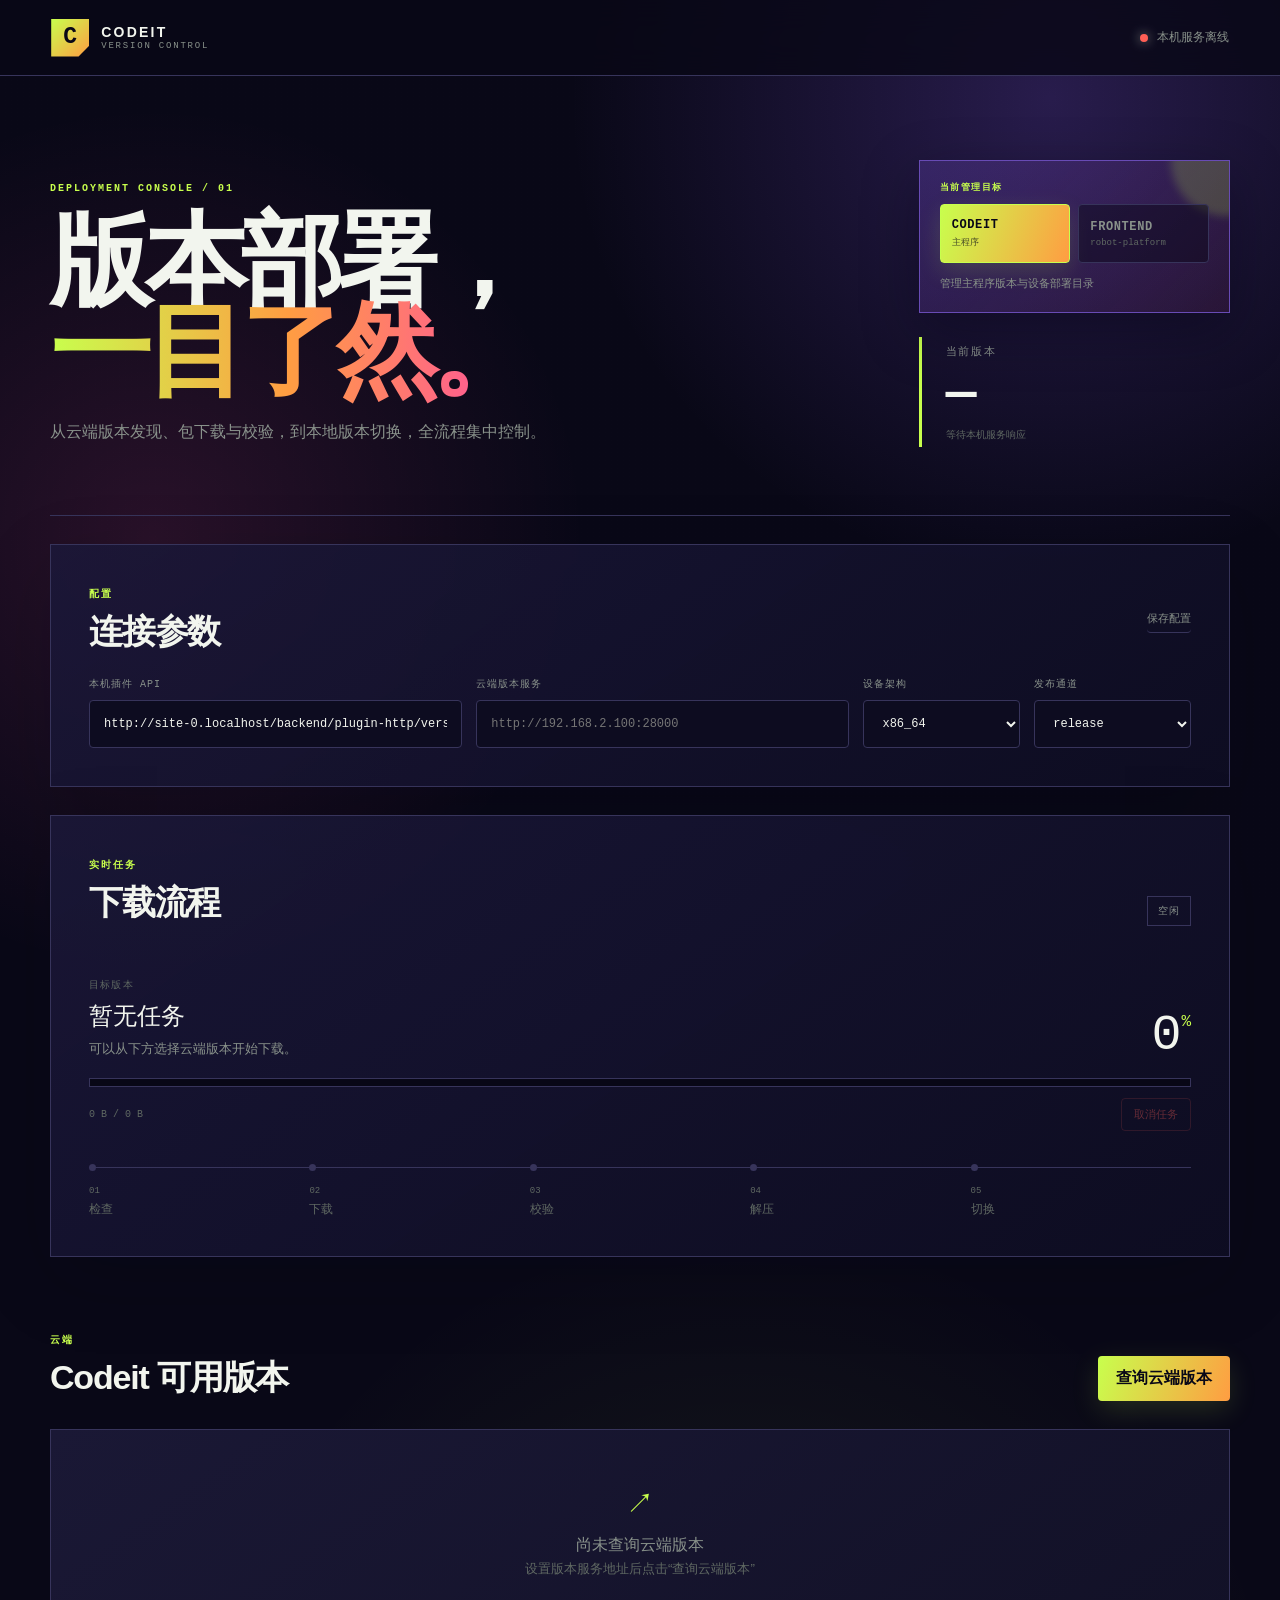
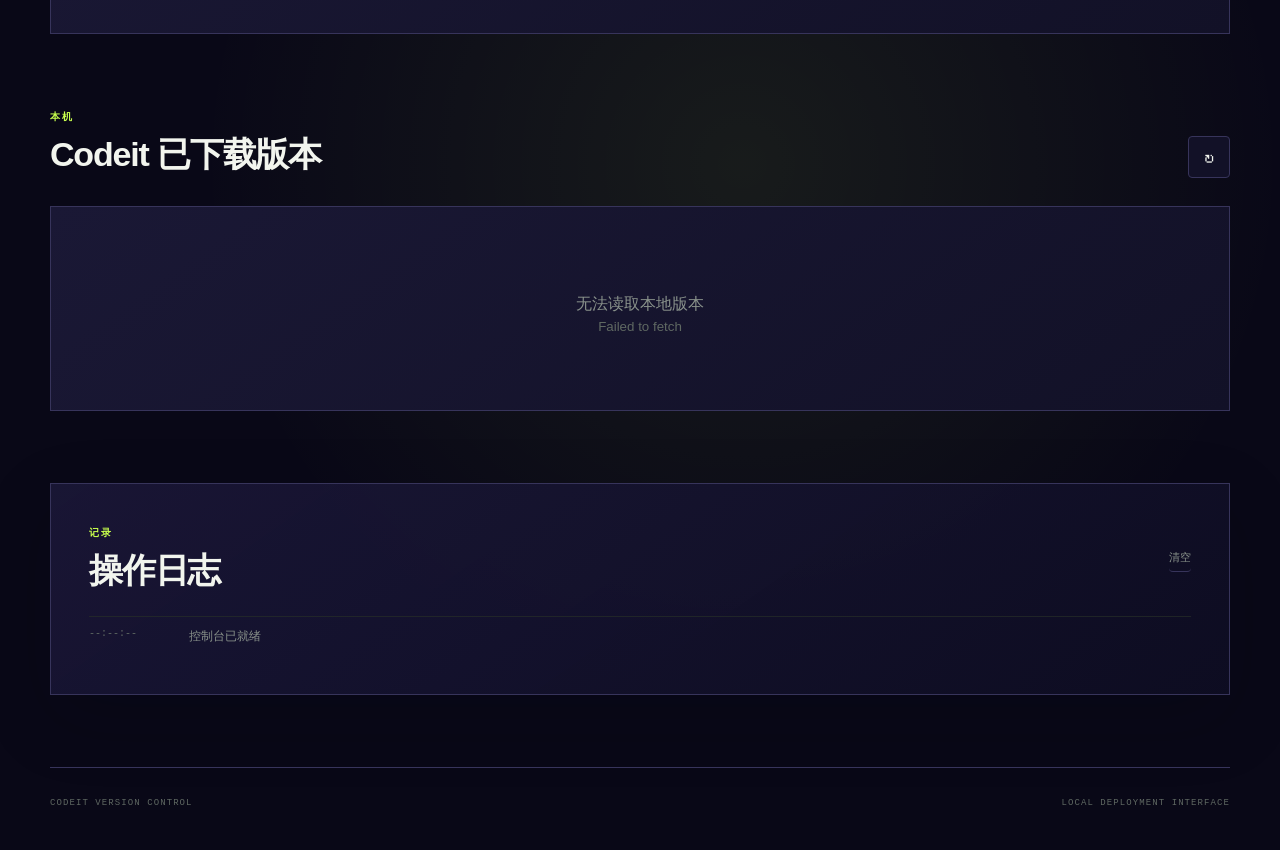
==== web/index.html @ 13cd3b1c "first commit" ====
<!doctype html>
<html lang="zh-CN">
  <head>
    <meta charset="UTF-8" />
    <meta name="viewport" content="width=device-width, initial-scale=1.0" />
    <meta name="description" content="Codeit 本地版本下载与切换控制台" />
    <title>Codeit · 版本控制台</title>
    <link rel="stylesheet" href="./styles.css" />
  </head>
  <body>
    <div class="noise" aria-hidden="true"></div>
    <header class="topbar">
      <a class="brand" href="#" aria-label="Codeit 版本控制台首页">
        <span class="brand-mark">C</span>
        <span>
          <strong>CODEIT</strong>
          <small>VERSION CONTROL</small>
        </span>
      </a>
      <div class="connection" id="connectionState" data-state="checking">
        <span class="connection-dot"></span>
        <span id="connectionText">正在连接本机服务</span>
      </div>
    </header>

    <main>
      <section class="hero">
        <div>
          <p class="eyebrow">DEPLOYMENT CONSOLE / 01</p>
          <h1>版本部署，<br /><em>一目了然。</em></h1>
          <p class="hero-copy">从云端版本发现、包下载与校验，到本地版本切换，全流程集中控制。</p>
        </div>
        <div class="hero-side">
          <div class="package-switcher">
            <span>当前管理目标</span>
            <input id="packageType" type="hidden" value="codeit-deploy" />
            <div class="package-options" role="group" aria-label="选择软件包类型">
              <button type="button" data-package-type="codeit-deploy" aria-pressed="true">
                <strong>CODEIT</strong><small>主程序</small>
              </button>
              <button type="button" data-package-type="frontend" aria-pressed="false">
                <strong>FRONTEND</strong><small>robot-platform</small>
              </button>
            </div>
            <small id="packageHint">管理主程序版本与设备部署目录</small>
          </div>
          <div class="hero-version" aria-label="当前运行版本">
            <span>当前版本</span>
            <strong id="heroActiveVersion">—</strong>
            <small id="deployRoot">等待本机服务响应</small>
          </div>
        </div>
      </section>

      <section class="settings panel" aria-labelledby="settingsTitle">
        <div class="section-heading compact">
          <div>
            <span class="section-index">配置</span>
            <h2 id="settingsTitle">连接参数</h2>
          </div>
          <button class="text-button" type="button" id="saveSettingsButton">保存配置</button>
        </div>
        <div class="settings-grid">
          <label class="field field-wide">
            <span>本机插件 API</span>
            <input id="apiBase" type="url" spellcheck="false" />
          </label>
          <label class="field field-wide">
            <span>云端版本服务</span>
            <input id="serverUrl" type="url" placeholder="http://192.168.2.100:28000" spellcheck="false" />
          </label>
          <label class="field">
            <span>设备架构</span>
            <select id="arch">
              <option value="x86_64">x86_64</option>
              <option value="aarch64">aarch64</option>
              <option value="nvidia-orin">nvidia-orin</option>
            </select>
          </label>
          <label class="field">
            <span>发布通道</span>
            <select id="channel">
              <option value="release">release</option>
              <option value="test">test</option>
            </select>
          </label>
        </div>
      </section>

      <section class="task-panel panel" aria-labelledby="taskTitle">
        <div class="section-heading">
          <div>
            <span class="section-index">实时任务</span>
            <h2 id="taskTitle">下载流程</h2>
          </div>
          <span class="state-pill" id="taskState" data-state="idle">空闲</span>
        </div>

        <div class="task-summary">
          <div>
            <span class="summary-label">目标版本</span>
            <strong id="targetVersion">暂无任务</strong>
            <p id="taskMessage">可以从下方选择云端版本开始下载。</p>
          </div>
          <div class="progress-number"><strong id="progressValue">0</strong><span>%</span></div>
        </div>

        <div class="progress-track" role="progressbar" aria-valuemin="0" aria-valuemax="100" aria-valuenow="0" id="progressTrack">
          <span id="progressBar"></span>
        </div>
        <div class="progress-meta">
          <span id="downloadBytes">0 B / 0 B</span>
          <button class="danger-button" type="button" id="cancelButton" disabled>取消任务</button>
        </div>

        <ol class="phase-list" id="phaseList">
          <li data-phase="checking"><span>01</span><strong>检查</strong></li>
          <li data-phase="downloading"><span>02</span><strong>下载</strong></li>
          <li data-phase="verifying"><span>03</span><strong>校验</strong></li>
          <li data-phase="extracting"><span>04</span><strong>解压</strong></li>
          <li data-phase="activating"><span>05</span><strong>切换</strong></li>
        </ol>
      </section>

      <section class="versions-section" aria-labelledby="remoteTitle">
        <div class="section-heading outside">
          <div>
            <span class="section-index">云端</span>
            <h2 id="remoteTitle">可用版本</h2>
          </div>
          <button class="primary-button" type="button" id="refreshRemoteButton">查询云端版本</button>
        </div>
        <div class="version-grid" id="remoteVersions">
          <div class="empty-card">
            <span>↗</span>
            <p>尚未查询云端版本</p>
            <small>设置版本服务地址后点击“查询云端版本”</small>
          </div>
        </div>
      </section>

      <section class="versions-section" aria-labelledby="localTitle">
        <div class="section-heading outside">
          <div>
            <span class="section-index">本机</span>
            <h2 id="localTitle">已下载版本</h2>
          </div>
          <button class="icon-button" type="button" id="refreshLocalButton" aria-label="刷新本地版本">↻</button>
        </div>
        <div class="version-grid" id="localVersions">
          <div class="empty-card"><p>正在读取本地版本…</p></div>
        </div>
      </section>

      <section class="activity panel" aria-labelledby="activityTitle">
        <div class="section-heading compact">
          <div>
            <span class="section-index">记录</span>
            <h2 id="activityTitle">操作日志</h2>
          </div>
          <button class="text-button" type="button" id="clearLogButton">清空</button>
        </div>
        <ol id="activityLog" class="activity-log">
          <li><time>--:--:--</time><span>控制台已就绪</span></li>
        </ol>
      </section>
    </main>

    <footer>
      <span>CODEIT VERSION CONTROL</span>
      <span>LOCAL DEPLOYMENT INTERFACE</span>
    </footer>

    <div class="toast-region" id="toastRegion" aria-live="polite"></div>
    <script src="./app.js" defer></script>
  </body>
</html>
---- web/styles.css ----
:root {
  color-scheme: dark;
  --ink: #f2f5ee;
  --muted: #89928b;
  --dim: #5f6862;
  --paper: #090817;
  --panel: #121127;
  --panel-high: #1a1835;
  --line: #37345b;
  --acid: #c8ff4d;
  --acid-soft: rgba(200, 255, 77, 0.14);
  --violet: #8b5cf6;
  --pink: #ff4fa3;
  --orange: #ff9d42;
  --red: #ff5f56;
  --blue: #55b7ff;
  --radius: 4px;
  --mono: "SFMono-Regular", "Cascadia Code", "Roboto Mono", Consolas, monospace;
  --sans: Inter, "Segoe UI", "PingFang SC", "Microsoft YaHei", sans-serif;
}

* { box-sizing: border-box; }

html { scroll-behavior: smooth; }

body {
  margin: 0;
  min-width: 320px;
  min-height: 100vh;
  color: var(--ink);
  background:
    radial-gradient(circle at 82% 4%, rgba(139, 92, 246, 0.24), transparent 30rem),
    radial-gradient(circle at 12% 22%, rgba(255, 79, 163, 0.13), transparent 27rem),
    radial-gradient(circle at 58% 72%, rgba(200, 255, 77, 0.08), transparent 34rem),
    var(--paper);
  font-family: var(--sans);
  -webkit-font-smoothing: antialiased;
}

body[data-package-type="frontend"] {
  --acid: #35e7ff;
  --acid-soft: rgba(53, 231, 255, 0.15);
  --violet: #ff4fa3;
}

button, input, select { font: inherit; }
button { color: inherit; }

.noise {
  position: fixed;
  inset: 0;
  z-index: -1;
  pointer-events: none;
  opacity: 0.025;
  background-image:
    repeating-linear-gradient(0deg, transparent 0 3px, rgba(255,255,255,.25) 3px 4px),
    repeating-linear-gradient(90deg, transparent 0 5px, rgba(255,255,255,.18) 5px 6px);
}

.topbar {
  height: 76px;
  padding: 0 clamp(20px, 4vw, 64px);
  border-bottom: 1px solid var(--line);
  display: flex;
  align-items: center;
  justify-content: space-between;
  background: rgba(9, 8, 23, 0.82);
  backdrop-filter: blur(16px);
  position: sticky;
  top: 0;
  z-index: 20;
}

.brand { display: flex; align-items: center; gap: 12px; color: inherit; text-decoration: none; }
.brand-mark {
  width: 38px; height: 38px; display: grid; place-items: center;
  background: linear-gradient(135deg, var(--acid), var(--orange)); color: #090817; font: 900 23px/1 var(--mono);
  clip-path: polygon(0 0, 100% 0, 100% 72%, 72% 100%, 0 100%);
}
.brand strong { display: block; font-size: 14px; letter-spacing: 0.16em; }
.brand small { display: block; margin-top: 2px; color: var(--muted); font: 9px/1 var(--mono); letter-spacing: 0.2em; }

.connection { display: flex; align-items: center; gap: 9px; color: var(--muted); font: 12px var(--mono); }
.connection-dot { width: 8px; height: 8px; border-radius: 50%; background: var(--orange); box-shadow: 0 0 12px currentColor; }
.connection[data-state="online"] .connection-dot { background: var(--acid); }
.connection[data-state="offline"] .connection-dot { background: var(--red); }

main { width: min(1180px, calc(100% - 40px)); margin: 0 auto; }

.hero {
  min-height: 430px;
  padding: 84px 0 68px;
  display: grid;
  grid-template-columns: 1.45fr 0.55fr;
  gap: 48px;
  align-items: end;
  border-bottom: 1px solid var(--line);
}

.eyebrow, .section-index { color: var(--acid); font: 700 10px/1 var(--mono); letter-spacing: 0.2em; text-transform: uppercase; }
.hero h1 { margin: 22px 0; max-width: 760px; font-size: clamp(52px, 8vw, 104px); line-height: 0.88; letter-spacing: -0.065em; }
.hero h1 em {
  color: transparent;
  background: linear-gradient(90deg, var(--acid), var(--orange), var(--pink));
  background-clip: text;
  -webkit-background-clip: text;
  font-style: normal;
}
.hero-copy { max-width: 560px; margin: 0; color: var(--muted); font-size: 16px; line-height: 1.8; }

.hero-side { display: grid; gap: 24px; }
.package-switcher {
  position: relative; overflow: hidden; display: block; padding: 20px;
  border: 1px solid color-mix(in srgb, var(--violet) 58%, var(--line));
  background: linear-gradient(135deg, rgba(139, 92, 246, 0.22), rgba(255, 79, 163, 0.08));
  box-shadow: 0 18px 55px rgba(3, 2, 17, 0.35);
}
.package-switcher::after {
  content: ""; position: absolute; width: 110px; height: 110px; right: -52px; top: -55px;
  border-radius: 50%; background: var(--acid); opacity: 0.18; filter: blur(4px); pointer-events: none;
}
.package-switcher > span { display: block; margin-bottom: 10px; color: var(--acid); font: 700 9px var(--mono); letter-spacing: .17em; }
.package-options { position: relative; z-index: 1; display: grid; grid-template-columns: 1fr 1fr; gap: 8px; }
.package-options button {
  min-width: 0; padding: 13px 11px; border: 1px solid var(--line); text-align: left;
  color: var(--muted); background: rgba(9, 8, 23, .48);
}
.package-options button strong { display: block; font: 750 12px var(--mono); letter-spacing: .05em; }
.package-options button small { display: block; margin-top: 4px; color: var(--dim); font: 9px var(--mono); }
.package-options button.active { color: #090817; border-color: var(--acid); background: linear-gradient(110deg, var(--acid), var(--orange)); box-shadow: 0 8px 24px var(--acid-soft); }
.package-options button.active small { color: rgba(9, 8, 23, .7); }
.package-switcher > small { display: block; margin-top: 12px; color: var(--muted); font-size: 11px; line-height: 1.5; }
.hero-version { border-left: 3px solid var(--acid); padding: 4px 0 4px 24px; }
.hero-version span { color: var(--muted); font: 11px var(--mono); letter-spacing: 0.15em; }
.hero-version strong { display: block; margin: 10px 0 8px; font: 600 clamp(32px, 4vw, 52px)/1 var(--mono); }
.hero-version small { display: block; color: var(--dim); font: 10px/1.5 var(--mono); overflow-wrap: anywhere; }

.panel { margin-top: 28px; border: 1px solid var(--line); background: linear-gradient(145deg, rgba(27, 24, 57, 0.88), rgba(14, 13, 34, 0.95)); box-shadow: 0 24px 70px rgba(3, 2, 17, 0.18); }
.settings, .task-panel, .activity { padding: clamp(22px, 4vw, 38px); }
.section-heading { display: flex; align-items: end; justify-content: space-between; gap: 20px; margin-bottom: 28px; }
.section-heading.compact { align-items: center; margin-bottom: 22px; }
.section-heading.outside { margin-top: 72px; }
.section-heading h2 { margin: 8px 0 0; font-size: clamp(24px, 3vw, 34px); letter-spacing: -0.035em; }

.settings-grid { display: grid; grid-template-columns: 1fr 1fr 0.42fr 0.42fr; gap: 14px; }
.field { min-width: 0; }
.field span { display: block; margin: 0 0 9px; color: var(--muted); font: 10px var(--mono); letter-spacing: 0.1em; }
.field input, .field select {
  width: 100%; height: 48px; padding: 0 14px; border: 1px solid var(--line); border-radius: var(--radius);
  outline: none; color: var(--ink); background: #0d0c20; font: 12px var(--mono); transition: border-color 160ms, box-shadow 160ms;
}
.field input:focus, .field select:focus { border-color: var(--acid); box-shadow: 0 0 0 3px var(--acid-soft); }

button { border-radius: var(--radius); cursor: pointer; transition: transform 140ms, background 140ms, border-color 140ms, opacity 140ms; }
button:hover:not(:disabled) { transform: translateY(-1px); }
button:disabled { cursor: not-allowed; opacity: 0.35; }
.primary-button { padding: 12px 18px; border: 0; background: linear-gradient(110deg, var(--acid), var(--orange)); color: #090817; font-weight: 800; box-shadow: 0 9px 28px var(--acid-soft); }
.text-button { padding: 6px 0; border: 0; border-bottom: 1px solid var(--line); background: transparent; color: var(--muted); font: 11px var(--mono); }
.text-button:hover { color: var(--acid); border-color: var(--acid); }
.icon-button { width: 42px; height: 42px; border: 1px solid var(--line); background: var(--panel); font-size: 21px; }
.danger-button { padding: 8px 12px; border: 1px solid rgba(255, 95, 86, 0.4); color: var(--red); background: transparent; font: 11px var(--mono); }

.state-pill { padding: 7px 10px; border: 1px solid var(--line); color: var(--muted); font: 10px var(--mono); letter-spacing: 0.08em; }
.state-pill[data-state="downloading"], .state-pill[data-state="checking"], .state-pill[data-state="verifying"],
.state-pill[data-state="extracting"], .state-pill[data-state="activating"], .state-pill[data-state="queued"] { color: var(--acid); border-color: rgba(199, 255, 61, 0.45); background: var(--acid-soft); }
.state-pill[data-state="failed"] { color: var(--red); border-color: rgba(255, 95, 86, 0.4); }
.state-pill[data-state="completed"] { color: var(--blue); border-color: rgba(85, 183, 255, 0.4); }

.task-summary { display: flex; align-items: end; justify-content: space-between; gap: 24px; margin: 48px 0 20px; }
.summary-label { color: var(--dim); font: 10px var(--mono); letter-spacing: 0.12em; }
.task-summary strong { display: block; margin-top: 8px; font: 500 24px var(--mono); }
.task-summary p { margin: 8px 0 0; color: var(--muted); font-size: 13px; }
.progress-number { display: flex; align-items: start; }
.progress-number strong { margin: 0; font: 500 50px/0.9 var(--mono); }
.progress-number span { color: var(--acid); font: 16px var(--mono); }
.progress-track { height: 9px; overflow: hidden; background: #080716; border: 1px solid var(--line); }
.progress-track > span { display: block; width: 0%; height: 100%; background: linear-gradient(90deg, var(--violet), var(--pink), var(--acid)); box-shadow: 0 0 18px var(--acid-soft); transition: width 400ms ease; }
.progress-meta { min-height: 36px; display: flex; align-items: center; justify-content: space-between; margin-top: 10px; color: var(--dim); font: 10px var(--mono); }

.phase-list { margin: 34px 0 0; padding: 0; list-style: none; display: grid; grid-template-columns: repeat(5, 1fr); border-top: 1px solid var(--line); }
.phase-list li { position: relative; padding: 18px 0 0; color: var(--dim); }
.phase-list li::before { content: ""; position: absolute; top: -4px; left: 0; width: 7px; height: 7px; border-radius: 50%; background: var(--line); }
.phase-list span { display: block; font: 9px var(--mono); }
.phase-list strong { display: block; margin-top: 5px; font-size: 12px; font-weight: 550; }
.phase-list li.done, .phase-list li.active { color: var(--ink); }
.phase-list li.done::before { background: var(--acid); }
.phase-list li.active::before { background: var(--acid); box-shadow: 0 0 0 5px var(--acid-soft), 0 0 12px var(--acid); }

.version-grid { display: grid; grid-template-columns: repeat(2, minmax(0, 1fr)); gap: 18px; }
.version-card, .empty-card { min-height: 205px; padding: 25px; border: 1px solid var(--line); background: linear-gradient(145deg, var(--panel-high), var(--panel)); }
.version-card { display: flex; flex-direction: column; justify-content: space-between; transition: border-color 160ms, transform 160ms; }
.version-card:hover { border-color: var(--violet); transform: translateY(-3px); box-shadow: 0 18px 45px rgba(3, 2, 17, .32); }
.version-card.is-active { border-color: var(--acid); background: linear-gradient(135deg, var(--acid-soft), var(--panel) 52%); }
.version-card-head { display: flex; align-items: start; justify-content: space-between; gap: 16px; }
.version-card .tag { color: var(--muted); font: 9px var(--mono); letter-spacing: 0.1em; }
.version-card .tag.active { color: var(--acid); }
.version-card h3 { margin: 12px 0 0; font: 500 clamp(27px, 4vw, 38px)/1 var(--mono); letter-spacing: -0.055em; }
.version-card-meta { display: flex; gap: 22px; margin-top: 18px; color: var(--muted); font: 10px var(--mono); }
.version-actions { display: flex; align-items: center; justify-content: space-between; gap: 12px; margin-top: 28px; }
.version-actions label { display: flex; align-items: center; gap: 8px; color: var(--muted); font-size: 11px; cursor: pointer; }
.version-actions input { accent-color: var(--acid); }
.card-button { padding: 10px 14px; border: 1px solid var(--line); background: transparent; font: 11px var(--mono); }
.card-button:hover:not(:disabled) { color: var(--acid); border-color: var(--acid); }
.empty-card { grid-column: 1 / -1; display: grid; place-items: center; align-content: center; text-align: center; color: var(--muted); }
.empty-card > span { color: var(--acid); font-size: 28px; }
.empty-card p { margin: 12px 0 4px; }
.empty-card small { color: var(--dim); }

.activity { margin-top: 72px; }
.activity-log { max-height: 240px; margin: 0; padding: 0; overflow: auto; list-style: none; }
.activity-log li { display: grid; grid-template-columns: 84px 1fr; gap: 16px; padding: 11px 0; border-top: 1px solid rgba(40, 48, 41, 0.65); color: var(--muted); font-size: 12px; }
.activity-log time { color: var(--dim); font: 10px var(--mono); }

footer { width: min(1180px, calc(100% - 40px)); margin: 72px auto 0; padding: 30px 0 42px; border-top: 1px solid var(--line); display: flex; justify-content: space-between; color: var(--dim); font: 9px var(--mono); letter-spacing: 0.12em; }

.toast-region { position: fixed; right: 24px; bottom: 24px; z-index: 40; display: grid; gap: 10px; width: min(360px, calc(100% - 48px)); }
.toast { padding: 14px 16px; border: 1px solid var(--line); border-left: 3px solid var(--acid); background: #1a1835; box-shadow: 0 18px 50px rgba(0,0,0,.36); font-size: 12px; animation: toast-in 200ms ease both; }
.toast.error { border-left-color: var(--red); }
@keyframes toast-in { from { opacity: 0; transform: translateY(8px); } }

@media (max-width: 900px) {
  .hero { grid-template-columns: 1fr; min-height: auto; padding-top: 64px; }
  .settings-grid { grid-template-columns: 1fr 1fr; }
  .field-wide { grid-column: span 2; }
}

@media (max-width: 680px) {
  .topbar { height: 66px; padding-inline: 18px; }
  .connection span:last-child { display: none; }
  main { width: min(100% - 28px, 1180px); }
  .hero { padding: 52px 0; }
  .hero h1 { font-size: clamp(48px, 16vw, 76px); }
  .settings-grid, .version-grid { grid-template-columns: 1fr; }
  .field-wide { grid-column: auto; }
  .task-summary { align-items: start; }
  .task-summary p { max-width: 230px; }
  .phase-list strong { font-size: 10px; }
  .section-heading.outside { margin-top: 54px; }
  footer { width: calc(100% - 28px); flex-direction: column; gap: 8px; }
}

@media (prefers-reduced-motion: reduce) {
  *, *::before, *::after { scroll-behavior: auto !important; transition: none !important; animation: none !important; }
}
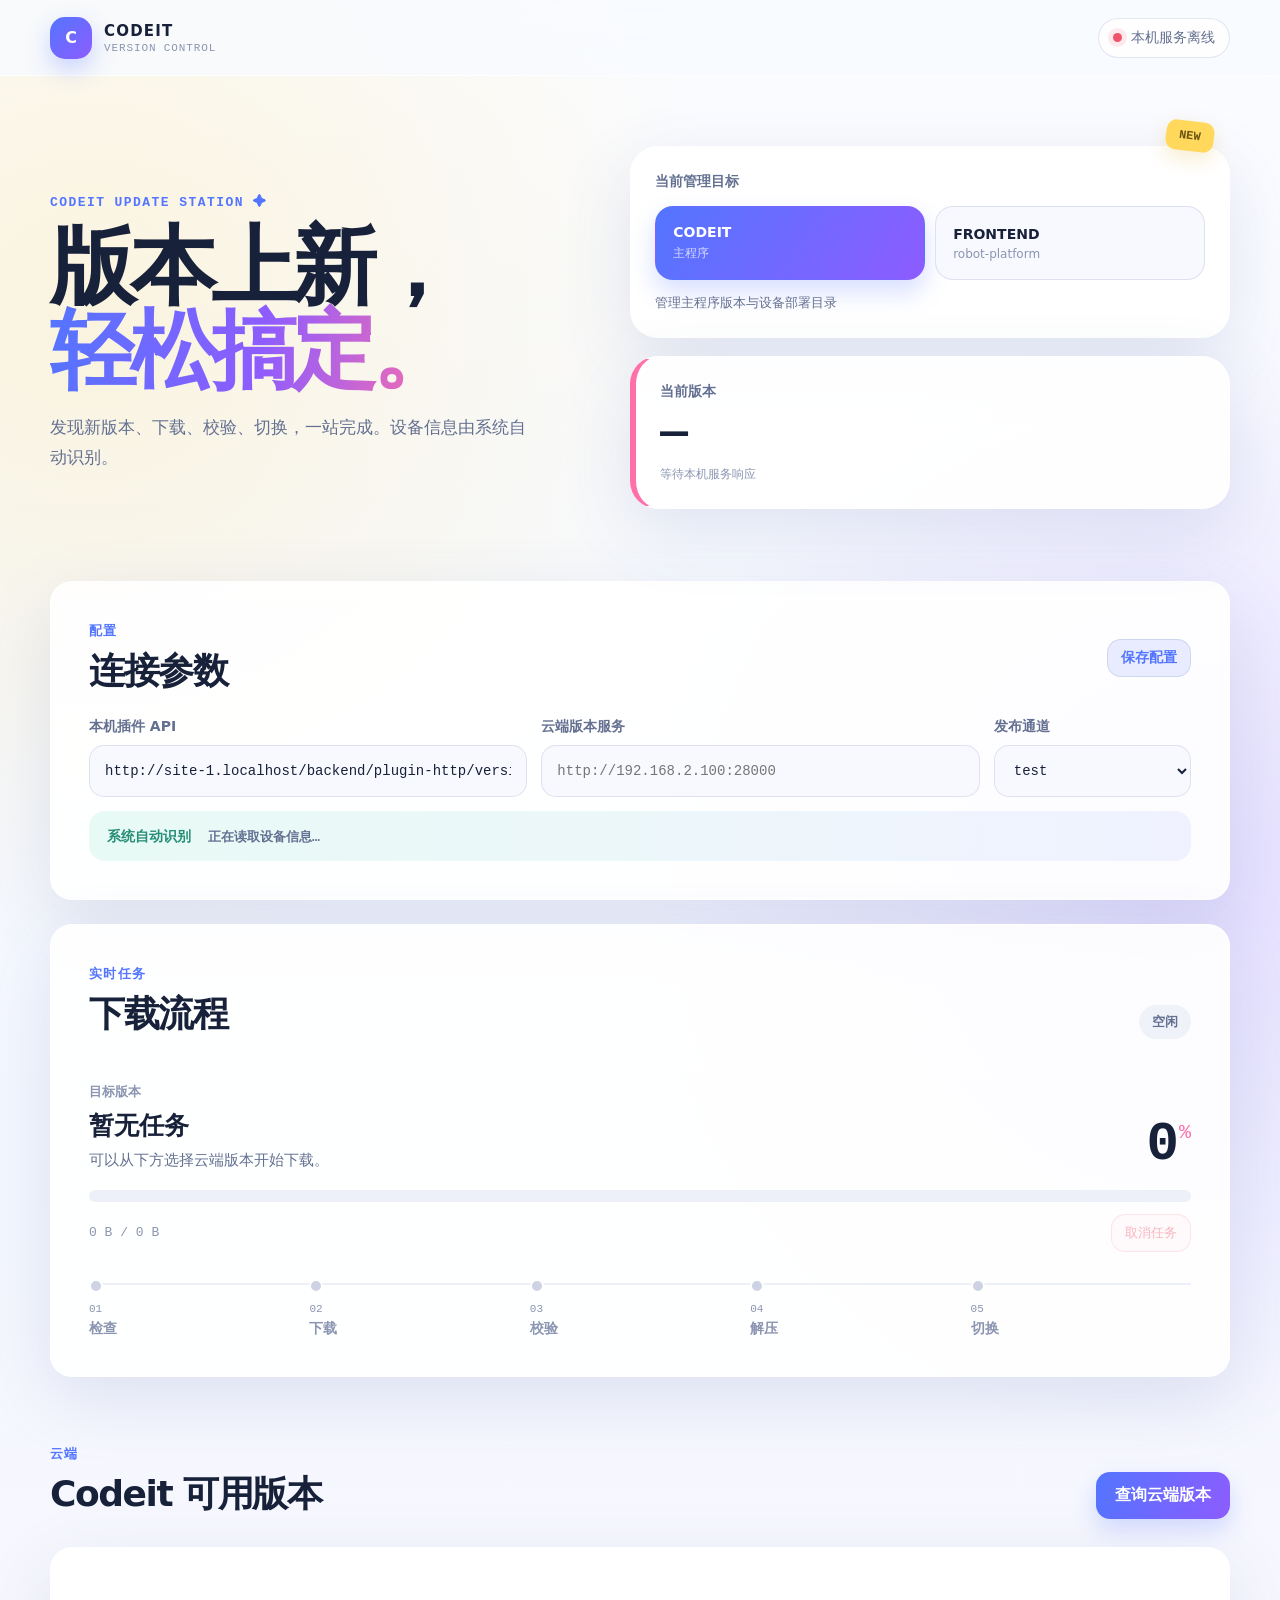
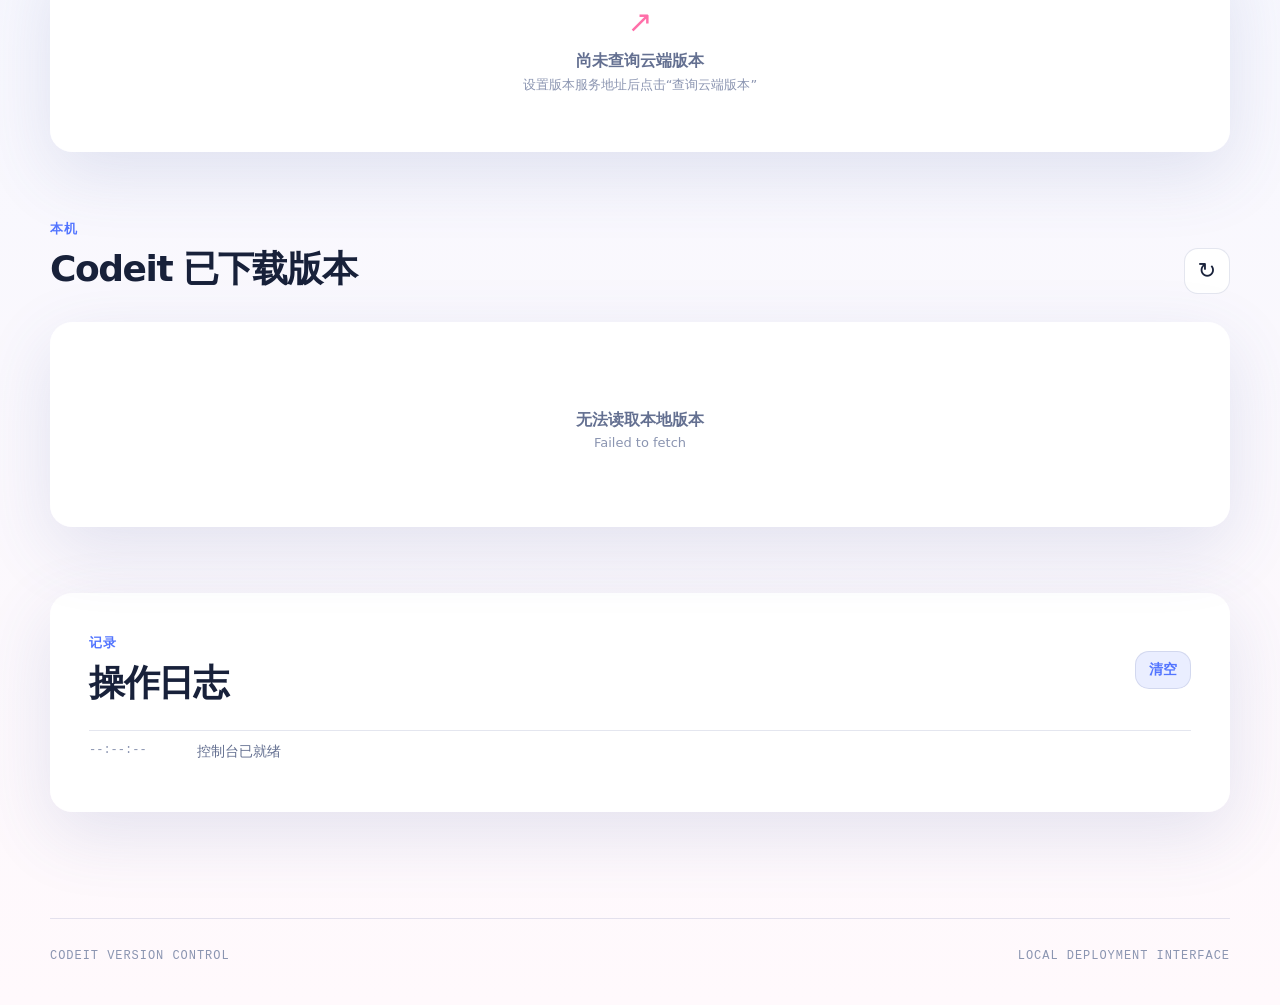
==== commit 996df1e6: "feat：bug修复" ====
--- a/web/index.html
+++ b/web/index.html
@@ -8,7 +8,8 @@
     <link rel="stylesheet" href="./styles.css" />
   </head>
   <body>
-    <div class="noise" aria-hidden="true"></div>
+    <div class="color-orb orb-one" aria-hidden="true"></div>
+    <div class="color-orb orb-two" aria-hidden="true"></div>
     <header class="topbar">
       <a class="brand" href="#" aria-label="Codeit 版本控制台首页">
         <span class="brand-mark">C</span>
@@ -26,9 +27,9 @@
     <main>
       <section class="hero">
         <div>
-          <p class="eyebrow">DEPLOYMENT CONSOLE / 01</p>
-          <h1>版本部署，<br /><em>一目了然。</em></h1>
-          <p class="hero-copy">从云端版本发现、包下载与校验，到本地版本切换，全流程集中控制。</p>
+          <p class="eyebrow">CODEIT UPDATE STATION ✦</p>
+          <h1>版本上新，<br /><em>轻松搞定。</em></h1>
+          <p class="hero-copy">发现新版本、下载、校验、切换，一站完成。设备信息由系统自动识别。</p>
         </div>
         <div class="hero-side">
           <div class="package-switcher">
@@ -70,20 +71,16 @@
             <input id="serverUrl" type="url" placeholder="http://192.168.2.100:28000" spellcheck="false" />
           </label>
           <label class="field">
-            <span>设备架构</span>
-            <select id="arch">
-              <option value="x86_64">x86_64</option>
-              <option value="aarch64">aarch64</option>
-              <option value="nvidia-orin">nvidia-orin</option>
+            <span>发布通道</span>
+            <select id="channel">
+              <option value="test">test</option>
+              <option value="release">release</option>
             </select>
           </label>
-          <label class="field">
-            <span>发布通道</span>
-            <select id="channel">
-              <option value="release">release</option>
-              <option value="test">test</option>
-            </select>
-          </label>
+          <div class="system-profile" aria-live="polite">
+            <span>系统自动识别</span>
+            <strong id="systemProfile">正在读取设备信息…</strong>
+          </div>
         </div>
       </section>
 
--- a/web/styles.css
+++ b/web/styles.css
@@ -1,244 +1,223 @@
 :root {
-  color-scheme: dark;
-  --ink: #f2f5ee;
-  --muted: #89928b;
-  --dim: #5f6862;
-  --paper: #090817;
-  --panel: #121127;
-  --panel-high: #1a1835;
-  --line: #37345b;
-  --acid: #c8ff4d;
-  --acid-soft: rgba(200, 255, 77, 0.14);
-  --violet: #8b5cf6;
-  --pink: #ff4fa3;
-  --orange: #ff9d42;
-  --red: #ff5f56;
-  --blue: #55b7ff;
-  --radius: 4px;
-  --mono: "SFMono-Regular", "Cascadia Code", "Roboto Mono", Consolas, monospace;
-  --sans: Inter, "Segoe UI", "PingFang SC", "Microsoft YaHei", sans-serif;
+  color-scheme: light;
+  --ink: #18213a;
+  --muted: #647091;
+  --dim: #8b95b1;
+  --paper: #f7f9ff;
+  --panel: rgba(255, 255, 255, 0.9);
+  --line: rgba(86, 103, 157, 0.16);
+  --blue: #5375ff;
+  --blue-soft: rgba(83, 117, 255, 0.12);
+  --violet: #8d5cff;
+  --pink: #ff6fa9;
+  --yellow: #ffd85c;
+  --mint: #48d7b1;
+  --red: #f05269;
+  --shadow: 0 22px 70px rgba(73, 92, 154, 0.14);
+  --radius: 22px;
+  --mono: "SFMono-Regular", Consolas, "Liberation Mono", monospace;
+  font-family: Inter, "PingFang SC", "Microsoft YaHei", system-ui, sans-serif;
+  color: var(--ink);
+  background: var(--paper);
 }
 
 * { box-sizing: border-box; }
-
 html { scroll-behavior: smooth; }
-
 body {
-  margin: 0;
   min-width: 320px;
   min-height: 100vh;
-  color: var(--ink);
+  margin: 0;
+  overflow-x: hidden;
   background:
-    radial-gradient(circle at 82% 4%, rgba(139, 92, 246, 0.24), transparent 30rem),
-    radial-gradient(circle at 12% 22%, rgba(255, 79, 163, 0.13), transparent 27rem),
-    radial-gradient(circle at 58% 72%, rgba(200, 255, 77, 0.08), transparent 34rem),
-    var(--paper);
-  font-family: var(--sans);
-  -webkit-font-smoothing: antialiased;
-}
-
-body[data-package-type="frontend"] {
-  --acid: #35e7ff;
-  --acid-soft: rgba(53, 231, 255, 0.15);
-  --violet: #ff4fa3;
-}
-
-button, input, select { font: inherit; }
-button { color: inherit; }
-
-.noise {
-  position: fixed;
-  inset: 0;
-  z-index: -1;
-  pointer-events: none;
-  opacity: 0.025;
-  background-image:
-    repeating-linear-gradient(0deg, transparent 0 3px, rgba(255,255,255,.25) 3px 4px),
-    repeating-linear-gradient(90deg, transparent 0 5px, rgba(255,255,255,.18) 5px 6px);
-}
+    radial-gradient(circle at 7% 12%, rgba(255, 216, 92, 0.2), transparent 25%),
+    radial-gradient(circle at 94% 34%, rgba(141, 92, 255, 0.16), transparent 27%),
+    linear-gradient(180deg, #fbfcff 0%, #f4f7ff 45%, #fff9fc 100%);
+  font-size: 16px;
+}
+
+button, input, select { font: inherit; color: inherit; }
+button { cursor: pointer; }
+.color-orb { position: fixed; z-index: -1; border-radius: 50%; filter: blur(3px); pointer-events: none; }
+.orb-one { top: 120px; left: -90px; width: 230px; height: 230px; background: rgba(72, 215, 177, 0.15); }
+.orb-two { right: -70px; bottom: 12%; width: 200px; height: 200px; background: rgba(255, 111, 169, 0.14); }
 
 .topbar {
+  position: sticky;
+  top: 0;
+  z-index: 20;
   height: 76px;
-  padding: 0 clamp(20px, 4vw, 64px);
-  border-bottom: 1px solid var(--line);
+  padding: 0 max(22px, calc((100vw - 1180px) / 2));
   display: flex;
   align-items: center;
   justify-content: space-between;
-  background: rgba(9, 8, 23, 0.82);
-  backdrop-filter: blur(16px);
-  position: sticky;
-  top: 0;
-  z-index: 20;
-}
-
-.brand { display: flex; align-items: center; gap: 12px; color: inherit; text-decoration: none; }
+  border-bottom: 1px solid rgba(255, 255, 255, 0.75);
+  background: rgba(248, 250, 255, 0.78);
+  backdrop-filter: blur(18px);
+}
+.brand { display: flex; align-items: center; gap: 12px; color: var(--ink); text-decoration: none; }
 .brand-mark {
-  width: 38px; height: 38px; display: grid; place-items: center;
-  background: linear-gradient(135deg, var(--acid), var(--orange)); color: #090817; font: 900 23px/1 var(--mono);
-  clip-path: polygon(0 0, 100% 0, 100% 72%, 72% 100%, 0 100%);
-}
-.brand strong { display: block; font-size: 14px; letter-spacing: 0.16em; }
-.brand small { display: block; margin-top: 2px; color: var(--muted); font: 9px/1 var(--mono); letter-spacing: 0.2em; }
-
-.connection { display: flex; align-items: center; gap: 9px; color: var(--muted); font: 12px var(--mono); }
-.connection-dot { width: 8px; height: 8px; border-radius: 50%; background: var(--orange); box-shadow: 0 0 12px currentColor; }
-.connection[data-state="online"] .connection-dot { background: var(--acid); }
-.connection[data-state="offline"] .connection-dot { background: var(--red); }
-
-main { width: min(1180px, calc(100% - 40px)); margin: 0 auto; }
-
-.hero {
-  min-height: 430px;
-  padding: 84px 0 68px;
+  width: 42px;
+  height: 42px;
   display: grid;
-  grid-template-columns: 1.45fr 0.55fr;
-  gap: 48px;
-  align-items: end;
-  border-bottom: 1px solid var(--line);
-}
-
-.eyebrow, .section-index { color: var(--acid); font: 700 10px/1 var(--mono); letter-spacing: 0.2em; text-transform: uppercase; }
-.hero h1 { margin: 22px 0; max-width: 760px; font-size: clamp(52px, 8vw, 104px); line-height: 0.88; letter-spacing: -0.065em; }
-.hero h1 em {
-  color: transparent;
-  background: linear-gradient(90deg, var(--acid), var(--orange), var(--pink));
-  background-clip: text;
-  -webkit-background-clip: text;
-  font-style: normal;
-}
-.hero-copy { max-width: 560px; margin: 0; color: var(--muted); font-size: 16px; line-height: 1.8; }
-
-.hero-side { display: grid; gap: 24px; }
-.package-switcher {
-  position: relative; overflow: hidden; display: block; padding: 20px;
-  border: 1px solid color-mix(in srgb, var(--violet) 58%, var(--line));
-  background: linear-gradient(135deg, rgba(139, 92, 246, 0.22), rgba(255, 79, 163, 0.08));
-  box-shadow: 0 18px 55px rgba(3, 2, 17, 0.35);
-}
-.package-switcher::after {
-  content: ""; position: absolute; width: 110px; height: 110px; right: -52px; top: -55px;
-  border-radius: 50%; background: var(--acid); opacity: 0.18; filter: blur(4px); pointer-events: none;
-}
-.package-switcher > span { display: block; margin-bottom: 10px; color: var(--acid); font: 700 9px var(--mono); letter-spacing: .17em; }
-.package-options { position: relative; z-index: 1; display: grid; grid-template-columns: 1fr 1fr; gap: 8px; }
-.package-options button {
-  min-width: 0; padding: 13px 11px; border: 1px solid var(--line); text-align: left;
-  color: var(--muted); background: rgba(9, 8, 23, .48);
-}
-.package-options button strong { display: block; font: 750 12px var(--mono); letter-spacing: .05em; }
-.package-options button small { display: block; margin-top: 4px; color: var(--dim); font: 9px var(--mono); }
-.package-options button.active { color: #090817; border-color: var(--acid); background: linear-gradient(110deg, var(--acid), var(--orange)); box-shadow: 0 8px 24px var(--acid-soft); }
-.package-options button.active small { color: rgba(9, 8, 23, .7); }
-.package-switcher > small { display: block; margin-top: 12px; color: var(--muted); font-size: 11px; line-height: 1.5; }
-.hero-version { border-left: 3px solid var(--acid); padding: 4px 0 4px 24px; }
-.hero-version span { color: var(--muted); font: 11px var(--mono); letter-spacing: 0.15em; }
-.hero-version strong { display: block; margin: 10px 0 8px; font: 600 clamp(32px, 4vw, 52px)/1 var(--mono); }
-.hero-version small { display: block; color: var(--dim); font: 10px/1.5 var(--mono); overflow-wrap: anywhere; }
-
-.panel { margin-top: 28px; border: 1px solid var(--line); background: linear-gradient(145deg, rgba(27, 24, 57, 0.88), rgba(14, 13, 34, 0.95)); box-shadow: 0 24px 70px rgba(3, 2, 17, 0.18); }
-.settings, .task-panel, .activity { padding: clamp(22px, 4vw, 38px); }
+  place-items: center;
+  border-radius: 15px;
+  color: white;
+  background: linear-gradient(135deg, var(--blue), var(--violet));
+  box-shadow: 0 10px 24px rgba(83, 117, 255, 0.3);
+  font-weight: 900;
+}
+.brand strong { display: block; font-size: 15px; letter-spacing: 0.08em; }
+.brand small { display: block; margin-top: 2px; color: var(--dim); font: 11px var(--mono); letter-spacing: 0.08em; }
+.connection {
+  display: flex;
+  align-items: center;
+  gap: 9px;
+  padding: 10px 14px;
+  border: 1px solid var(--line);
+  border-radius: 999px;
+  color: var(--muted);
+  background: rgba(255, 255, 255, 0.75);
+  font-size: 14px;
+}
+.connection-dot { width: 9px; height: 9px; border-radius: 50%; background: var(--yellow); box-shadow: 0 0 0 5px rgba(255, 216, 92, 0.2); }
+.connection[data-state="online"] .connection-dot { background: var(--mint); box-shadow: 0 0 0 5px rgba(72, 215, 177, 0.16); }
+.connection[data-state="offline"] .connection-dot { background: var(--red); box-shadow: 0 0 0 5px rgba(240, 82, 105, 0.12); }
+
+main { width: min(1180px, calc(100% - 40px)); margin: 0 auto; padding-bottom: 40px; }
+.hero { min-height: 430px; padding: 70px 0 48px; display: grid; grid-template-columns: 0.9fr 1.1fr; align-items: center; gap: clamp(40px, 7vw, 100px); }
+.eyebrow, .section-index { color: var(--blue); font: 700 13px var(--mono); letter-spacing: 0.11em; text-transform: uppercase; }
+.hero h1 { margin: 14px 0 20px; font-size: clamp(48px, 6.7vw, 88px); line-height: 0.98; letter-spacing: -0.065em; }
+.hero h1 em { color: transparent; background: linear-gradient(100deg, var(--blue), var(--violet) 52%, var(--pink)); background-clip: text; font-style: normal; }
+.hero-copy { max-width: 580px; margin: 0; color: var(--muted); font-size: 17px; line-height: 1.8; }
+.hero-side { position: relative; display: grid; gap: 18px; }
+.hero-side::before { content: "NEW"; position: absolute; top: -25px; right: 16px; padding: 8px 13px; border-radius: 10px; color: #6c5410; background: var(--yellow); transform: rotate(7deg); font: 800 12px var(--mono); box-shadow: 0 8px 20px rgba(219, 167, 24, 0.2); }
+.package-switcher, .hero-version {
+  padding: 24px;
+  border: 1px solid rgba(255, 255, 255, 0.9);
+  border-radius: 28px;
+  background: var(--panel);
+  box-shadow: var(--shadow);
+}
+.package-switcher > span, .hero-version > span { color: var(--muted); font-size: 14px; font-weight: 650; }
+.package-options { display: grid; grid-template-columns: 1fr 1fr; gap: 10px; margin-top: 15px; }
+.package-options button { padding: 17px; border: 1px solid var(--line); border-radius: 18px; text-align: left; background: #f8f9ff; transition: 160ms ease; }
+.package-options button:hover { transform: translateY(-2px); border-color: rgba(83, 117, 255, 0.4); }
+.package-options button.active { border-color: transparent; color: white; background: linear-gradient(125deg, var(--blue), var(--violet)); box-shadow: 0 12px 25px rgba(83, 117, 255, 0.23); }
+.package-options strong, .package-options small { display: block; }
+.package-options strong { font-size: 14px; }
+.package-options small { margin-top: 5px; color: var(--dim); font-size: 12px; }
+.package-options button.active small { color: rgba(255, 255, 255, 0.74); }
+.package-switcher > small { display: block; margin-top: 13px; color: var(--muted); font-size: 13px; line-height: 1.5; }
+.hero-version { border-left: 6px solid var(--pink); }
+.hero-version strong { display: block; margin: 9px 0 7px; font: 700 clamp(30px, 4vw, 46px)/1 var(--mono); }
+.hero-version small { color: var(--dim); font: 12px/1.5 var(--mono); overflow-wrap: anywhere; }
+
+.panel, .version-card, .empty-card { border: 1px solid rgba(255, 255, 255, 0.88); border-radius: var(--radius); background: var(--panel); box-shadow: var(--shadow); }
+.panel { margin-top: 24px; }
+.settings, .task-panel, .activity { padding: clamp(24px, 4vw, 38px); }
 .section-heading { display: flex; align-items: end; justify-content: space-between; gap: 20px; margin-bottom: 28px; }
 .section-heading.compact { align-items: center; margin-bottom: 22px; }
-.section-heading.outside { margin-top: 72px; }
-.section-heading h2 { margin: 8px 0 0; font-size: clamp(24px, 3vw, 34px); letter-spacing: -0.035em; }
-
-.settings-grid { display: grid; grid-template-columns: 1fr 1fr 0.42fr 0.42fr; gap: 14px; }
+.section-heading.outside { margin-top: 66px; }
+.section-heading h2 { margin: 7px 0 0; font-size: clamp(25px, 3vw, 36px); letter-spacing: -0.04em; }
+
+.settings-grid { display: grid; grid-template-columns: 1fr 1fr 0.45fr; gap: 14px; align-items: end; }
 .field { min-width: 0; }
-.field span { display: block; margin: 0 0 9px; color: var(--muted); font: 10px var(--mono); letter-spacing: 0.1em; }
+.field span, .system-profile span { display: block; margin-bottom: 9px; color: var(--muted); font-size: 14px; font-weight: 650; }
 .field input, .field select {
-  width: 100%; height: 48px; padding: 0 14px; border: 1px solid var(--line); border-radius: var(--radius);
-  outline: none; color: var(--ink); background: #0d0c20; font: 12px var(--mono); transition: border-color 160ms, box-shadow 160ms;
-}
-.field input:focus, .field select:focus { border-color: var(--acid); box-shadow: 0 0 0 3px var(--acid-soft); }
-
-button { border-radius: var(--radius); cursor: pointer; transition: transform 140ms, background 140ms, border-color 140ms, opacity 140ms; }
-button:hover:not(:disabled) { transform: translateY(-1px); }
-button:disabled { cursor: not-allowed; opacity: 0.35; }
-.primary-button { padding: 12px 18px; border: 0; background: linear-gradient(110deg, var(--acid), var(--orange)); color: #090817; font-weight: 800; box-shadow: 0 9px 28px var(--acid-soft); }
-.text-button { padding: 6px 0; border: 0; border-bottom: 1px solid var(--line); background: transparent; color: var(--muted); font: 11px var(--mono); }
-.text-button:hover { color: var(--acid); border-color: var(--acid); }
-.icon-button { width: 42px; height: 42px; border: 1px solid var(--line); background: var(--panel); font-size: 21px; }
-.danger-button { padding: 8px 12px; border: 1px solid rgba(255, 95, 86, 0.4); color: var(--red); background: transparent; font: 11px var(--mono); }
-
-.state-pill { padding: 7px 10px; border: 1px solid var(--line); color: var(--muted); font: 10px var(--mono); letter-spacing: 0.08em; }
-.state-pill[data-state="downloading"], .state-pill[data-state="checking"], .state-pill[data-state="verifying"],
-.state-pill[data-state="extracting"], .state-pill[data-state="activating"], .state-pill[data-state="queued"] { color: var(--acid); border-color: rgba(199, 255, 61, 0.45); background: var(--acid-soft); }
-.state-pill[data-state="failed"] { color: var(--red); border-color: rgba(255, 95, 86, 0.4); }
-.state-pill[data-state="completed"] { color: var(--blue); border-color: rgba(85, 183, 255, 0.4); }
-
-.task-summary { display: flex; align-items: end; justify-content: space-between; gap: 24px; margin: 48px 0 20px; }
-.summary-label { color: var(--dim); font: 10px var(--mono); letter-spacing: 0.12em; }
-.task-summary strong { display: block; margin-top: 8px; font: 500 24px var(--mono); }
-.task-summary p { margin: 8px 0 0; color: var(--muted); font-size: 13px; }
+  width: 100%;
+  height: 52px;
+  padding: 0 15px;
+  border: 1px solid var(--line);
+  border-radius: 15px;
+  outline: none;
+  background: #f8f9ff;
+  font: 14px var(--mono);
+  transition: 160ms ease;
+}
+.field input:focus, .field select:focus { border-color: var(--blue); box-shadow: 0 0 0 4px var(--blue-soft); background: white; }
+.system-profile { grid-column: 1 / -1; padding: 15px 18px; border-radius: 16px; color: var(--muted); background: linear-gradient(90deg, rgba(72, 215, 177, 0.12), rgba(83, 117, 255, 0.08)); }
+.system-profile span { display: inline; margin: 0 12px 0 0; color: #258e75; }
+.system-profile strong { font: 600 13px var(--mono); }
+
+button { border-radius: 14px; transition: transform 140ms, box-shadow 140ms, border-color 140ms, opacity 140ms; }
+button:hover:not(:disabled) { transform: translateY(-2px); }
+button:disabled { cursor: not-allowed; opacity: 0.42; }
+.primary-button { padding: 13px 19px; border: 0; color: white; background: linear-gradient(110deg, var(--blue), var(--violet)); box-shadow: 0 10px 25px rgba(83, 117, 255, 0.24); font-weight: 750; }
+.text-button { padding: 9px 13px; border: 1px solid var(--line); color: var(--blue); background: var(--blue-soft); font-size: 14px; font-weight: 700; }
+.icon-button { width: 46px; height: 46px; border: 1px solid var(--line); background: white; font-size: 22px; }
+.danger-button { padding: 9px 13px; border: 1px solid rgba(240, 82, 105, 0.3); color: var(--red); background: rgba(240, 82, 105, 0.07); font-size: 13px; }
+
+.state-pill { padding: 8px 13px; border-radius: 999px; color: var(--muted); background: #f0f2f9; font-size: 13px; font-weight: 700; }
+.state-pill[data-state="downloading"], .state-pill[data-state="checking"], .state-pill[data-state="verifying"], .state-pill[data-state="extracting"], .state-pill[data-state="activating"], .state-pill[data-state="queued"] { color: var(--blue); background: var(--blue-soft); }
+.state-pill[data-state="failed"] { color: var(--red); background: rgba(240, 82, 105, 0.1); }
+.state-pill[data-state="completed"] { color: #238d73; background: rgba(72, 215, 177, 0.14); }
+.task-summary { display: flex; align-items: end; justify-content: space-between; gap: 24px; margin: 42px 0 20px; }
+.summary-label { color: var(--dim); font-size: 13px; font-weight: 650; }
+.task-summary strong { display: block; margin-top: 8px; font: 650 25px var(--mono); }
+.task-summary p { margin: 9px 0 0; color: var(--muted); font-size: 15px; }
 .progress-number { display: flex; align-items: start; }
-.progress-number strong { margin: 0; font: 500 50px/0.9 var(--mono); }
-.progress-number span { color: var(--acid); font: 16px var(--mono); }
-.progress-track { height: 9px; overflow: hidden; background: #080716; border: 1px solid var(--line); }
-.progress-track > span { display: block; width: 0%; height: 100%; background: linear-gradient(90deg, var(--violet), var(--pink), var(--acid)); box-shadow: 0 0 18px var(--acid-soft); transition: width 400ms ease; }
-.progress-meta { min-height: 36px; display: flex; align-items: center; justify-content: space-between; margin-top: 10px; color: var(--dim); font: 10px var(--mono); }
-
-.phase-list { margin: 34px 0 0; padding: 0; list-style: none; display: grid; grid-template-columns: repeat(5, 1fr); border-top: 1px solid var(--line); }
-.phase-list li { position: relative; padding: 18px 0 0; color: var(--dim); }
-.phase-list li::before { content: ""; position: absolute; top: -4px; left: 0; width: 7px; height: 7px; border-radius: 50%; background: var(--line); }
-.phase-list span { display: block; font: 9px var(--mono); }
-.phase-list strong { display: block; margin-top: 5px; font-size: 12px; font-weight: 550; }
+.progress-number strong { margin: 0; font: 750 54px/0.9 var(--mono); }
+.progress-number span { color: var(--pink); font: 20px var(--mono); }
+.progress-track { height: 12px; overflow: hidden; border-radius: 999px; background: #edf0f8; }
+.progress-track > span { display: block; width: 0%; height: 100%; border-radius: inherit; background: linear-gradient(90deg, var(--blue), var(--violet), var(--pink)); transition: width 400ms ease; }
+.progress-meta { min-height: 40px; margin-top: 11px; display: flex; align-items: center; justify-content: space-between; color: var(--dim); font: 13px var(--mono); }
+.phase-list { margin: 30px 0 0; padding: 0; display: grid; grid-template-columns: repeat(5, 1fr); list-style: none; border-top: 2px solid #edf0f8; }
+.phase-list li { position: relative; padding-top: 18px; color: var(--dim); }
+.phase-list li::before { content: ""; position: absolute; top: -6px; left: 0; width: 10px; height: 10px; border: 2px solid white; border-radius: 50%; background: #cdd3e4; }
+.phase-list span { display: block; font: 11px var(--mono); }
+.phase-list strong { display: block; margin-top: 5px; font-size: 14px; }
 .phase-list li.done, .phase-list li.active { color: var(--ink); }
-.phase-list li.done::before { background: var(--acid); }
-.phase-list li.active::before { background: var(--acid); box-shadow: 0 0 0 5px var(--acid-soft), 0 0 12px var(--acid); }
+.phase-list li.done::before { background: var(--mint); }
+.phase-list li.active::before { background: var(--pink); box-shadow: 0 0 0 6px rgba(255, 111, 169, 0.14); }
 
 .version-grid { display: grid; grid-template-columns: repeat(2, minmax(0, 1fr)); gap: 18px; }
-.version-card, .empty-card { min-height: 205px; padding: 25px; border: 1px solid var(--line); background: linear-gradient(145deg, var(--panel-high), var(--panel)); }
-.version-card { display: flex; flex-direction: column; justify-content: space-between; transition: border-color 160ms, transform 160ms; }
-.version-card:hover { border-color: var(--violet); transform: translateY(-3px); box-shadow: 0 18px 45px rgba(3, 2, 17, .32); }
-.version-card.is-active { border-color: var(--acid); background: linear-gradient(135deg, var(--acid-soft), var(--panel) 52%); }
+.version-card, .empty-card { min-height: 205px; padding: 26px; }
+.version-card { display: flex; flex-direction: column; justify-content: space-between; transition: 160ms ease; }
+.version-card:hover { transform: translateY(-4px); border-color: rgba(83, 117, 255, 0.25); box-shadow: 0 26px 60px rgba(73, 92, 154, 0.18); }
+.version-card.is-active { background: linear-gradient(135deg, rgba(72, 215, 177, 0.12), white 55%); }
 .version-card-head { display: flex; align-items: start; justify-content: space-between; gap: 16px; }
-.version-card .tag { color: var(--muted); font: 9px var(--mono); letter-spacing: 0.1em; }
-.version-card .tag.active { color: var(--acid); }
-.version-card h3 { margin: 12px 0 0; font: 500 clamp(27px, 4vw, 38px)/1 var(--mono); letter-spacing: -0.055em; }
-.version-card-meta { display: flex; gap: 22px; margin-top: 18px; color: var(--muted); font: 10px var(--mono); }
+.version-card .tag { color: var(--violet); font: 700 12px var(--mono); letter-spacing: 0.06em; }
+.version-card .tag.active { color: #238d73; }
+.version-card h3 { margin: 12px 0 0; font: 700 clamp(28px, 4vw, 39px)/1 var(--mono); letter-spacing: -0.055em; }
+.version-card-meta { display: flex; gap: 22px; margin-top: 18px; color: var(--muted); font: 13px var(--mono); }
 .version-actions { display: flex; align-items: center; justify-content: space-between; gap: 12px; margin-top: 28px; }
-.version-actions label { display: flex; align-items: center; gap: 8px; color: var(--muted); font-size: 11px; cursor: pointer; }
-.version-actions input { accent-color: var(--acid); }
-.card-button { padding: 10px 14px; border: 1px solid var(--line); background: transparent; font: 11px var(--mono); }
-.card-button:hover:not(:disabled) { color: var(--acid); border-color: var(--acid); }
+.version-actions label { display: flex; align-items: center; gap: 8px; color: var(--muted); font-size: 14px; cursor: pointer; }
+.version-actions input { accent-color: var(--blue); }
+.card-button { padding: 11px 15px; border: 1px solid var(--line); color: var(--blue); background: var(--blue-soft); font-size: 13px; font-weight: 700; }
 .empty-card { grid-column: 1 / -1; display: grid; place-items: center; align-content: center; text-align: center; color: var(--muted); }
-.empty-card > span { color: var(--acid); font-size: 28px; }
-.empty-card p { margin: 12px 0 4px; }
-.empty-card small { color: var(--dim); }
-
-.activity { margin-top: 72px; }
+.empty-card > span { color: var(--pink); font-size: 30px; }
+.empty-card p { margin: 12px 0 4px; font-weight: 650; }
+.empty-card small { color: var(--dim); font-size: 13px; }
+
+.activity { margin-top: 66px; }
 .activity-log { max-height: 240px; margin: 0; padding: 0; overflow: auto; list-style: none; }
-.activity-log li { display: grid; grid-template-columns: 84px 1fr; gap: 16px; padding: 11px 0; border-top: 1px solid rgba(40, 48, 41, 0.65); color: var(--muted); font-size: 12px; }
-.activity-log time { color: var(--dim); font: 10px var(--mono); }
-
-footer { width: min(1180px, calc(100% - 40px)); margin: 72px auto 0; padding: 30px 0 42px; border-top: 1px solid var(--line); display: flex; justify-content: space-between; color: var(--dim); font: 9px var(--mono); letter-spacing: 0.12em; }
-
-.toast-region { position: fixed; right: 24px; bottom: 24px; z-index: 40; display: grid; gap: 10px; width: min(360px, calc(100% - 48px)); }
-.toast { padding: 14px 16px; border: 1px solid var(--line); border-left: 3px solid var(--acid); background: #1a1835; box-shadow: 0 18px 50px rgba(0,0,0,.36); font-size: 12px; animation: toast-in 200ms ease both; }
+.activity-log li { display: grid; grid-template-columns: 92px 1fr; gap: 16px; padding: 12px 0; border-top: 1px solid var(--line); color: var(--muted); font-size: 14px; }
+.activity-log time { color: var(--dim); font: 12px var(--mono); }
+footer { width: min(1180px, calc(100% - 40px)); margin: 66px auto 0; padding: 30px 0 42px; border-top: 1px solid var(--line); display: flex; justify-content: space-between; color: var(--dim); font: 12px var(--mono); letter-spacing: 0.08em; }
+.toast-region { position: fixed; right: 24px; bottom: 24px; z-index: 40; display: grid; gap: 10px; width: min(380px, calc(100% - 48px)); }
+.toast { padding: 15px 17px; border-radius: 15px; border-left: 4px solid var(--mint); background: white; box-shadow: var(--shadow); font-size: 14px; animation: toast-in 200ms ease both; }
 .toast.error { border-left-color: var(--red); }
 @keyframes toast-in { from { opacity: 0; transform: translateY(8px); } }
 
 @media (max-width: 900px) {
-  .hero { grid-template-columns: 1fr; min-height: auto; padding-top: 64px; }
+  .hero { grid-template-columns: 1fr; min-height: auto; }
   .settings-grid { grid-template-columns: 1fr 1fr; }
-  .field-wide { grid-column: span 2; }
-}
-
+  .system-profile { grid-column: 1 / -1; }
+}
 @media (max-width: 680px) {
-  .topbar { height: 66px; padding-inline: 18px; }
+  .topbar { height: 68px; padding-inline: 16px; }
   .connection span:last-child { display: none; }
   main { width: min(100% - 28px, 1180px); }
-  .hero { padding: 52px 0; }
-  .hero h1 { font-size: clamp(48px, 16vw, 76px); }
+  .hero { padding: 52px 0 34px; }
+  .hero h1 { font-size: clamp(46px, 15vw, 70px); }
   .settings-grid, .version-grid { grid-template-columns: 1fr; }
-  .field-wide { grid-column: auto; }
+  .system-profile { grid-column: auto; }
   .task-summary { align-items: start; }
   .task-summary p { max-width: 230px; }
-  .phase-list strong { font-size: 10px; }
-  .section-heading.outside { margin-top: 54px; }
+  .phase-list strong { font-size: 12px; }
+  .section-heading.outside { margin-top: 52px; }
   footer { width: calc(100% - 28px); flex-direction: column; gap: 8px; }
 }
-
 @media (prefers-reduced-motion: reduce) {
   *, *::before, *::after { scroll-behavior: auto !important; transition: none !important; animation: none !important; }
 }
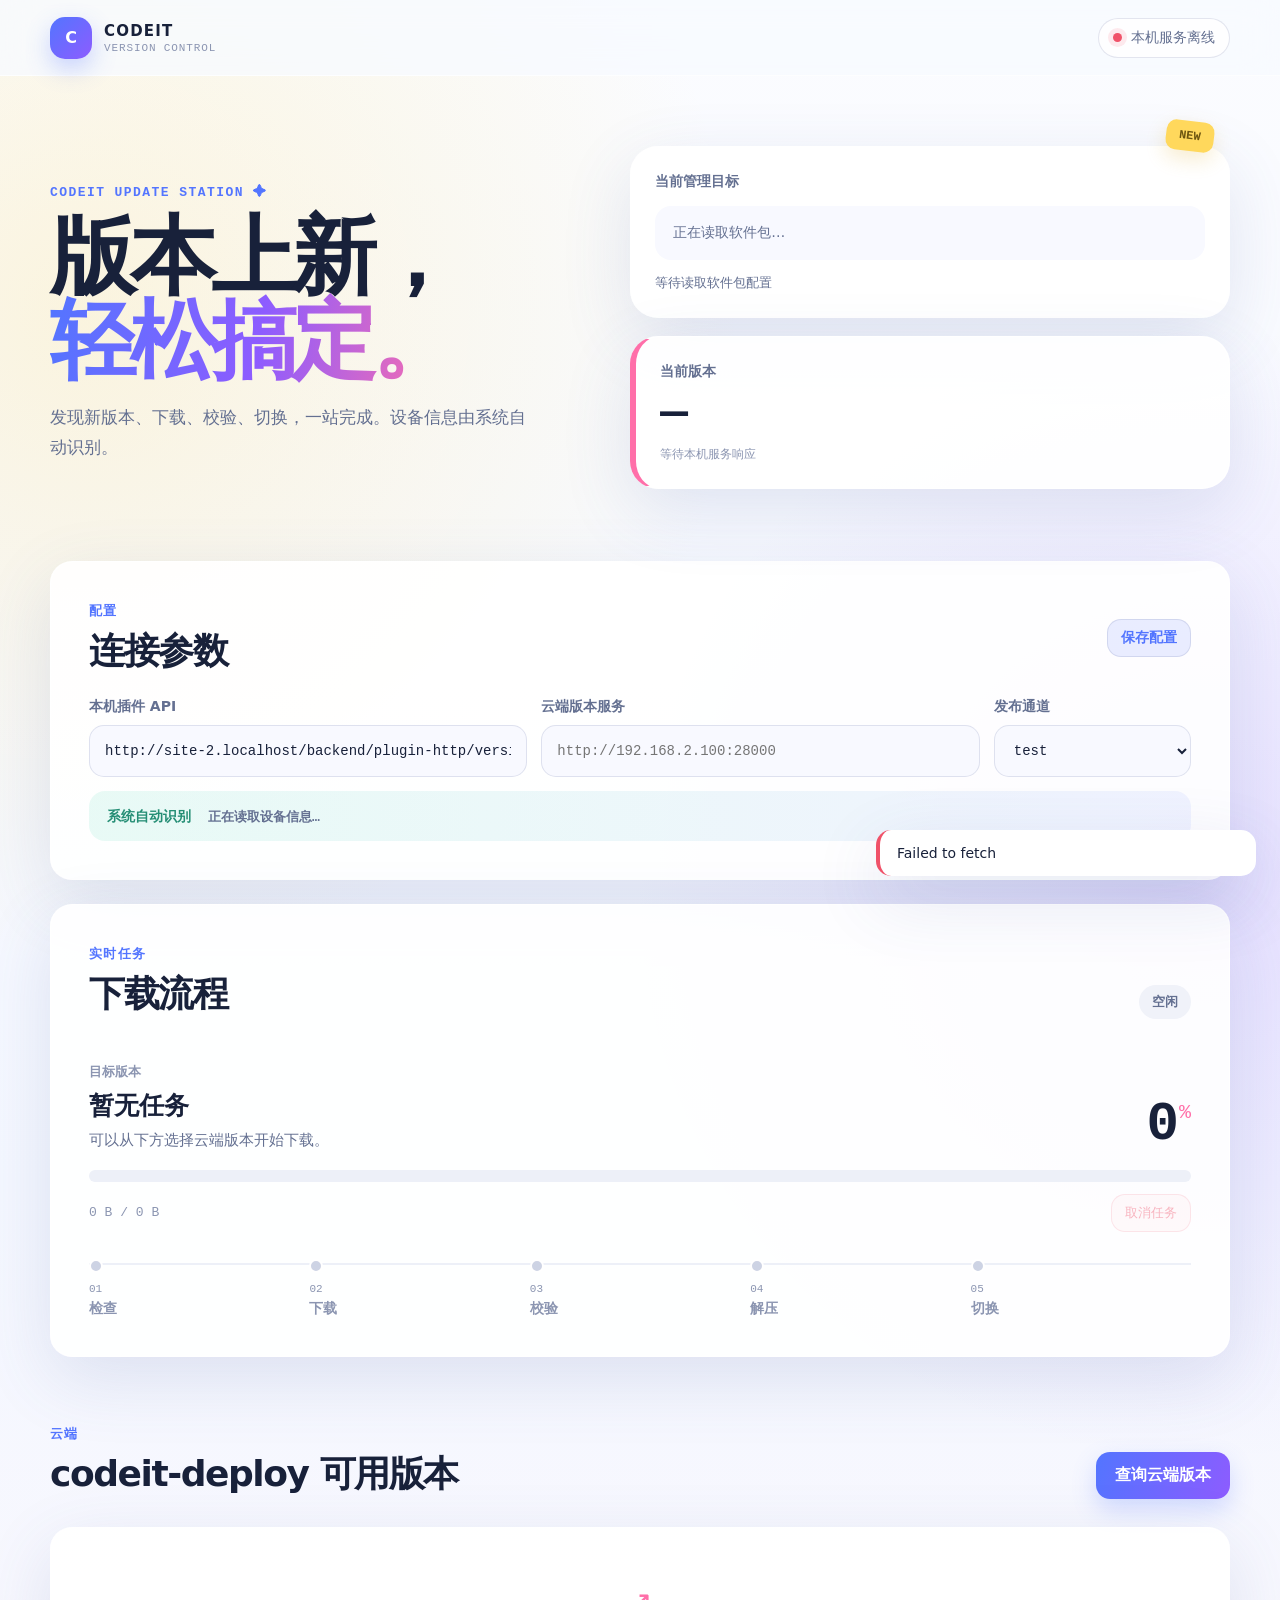
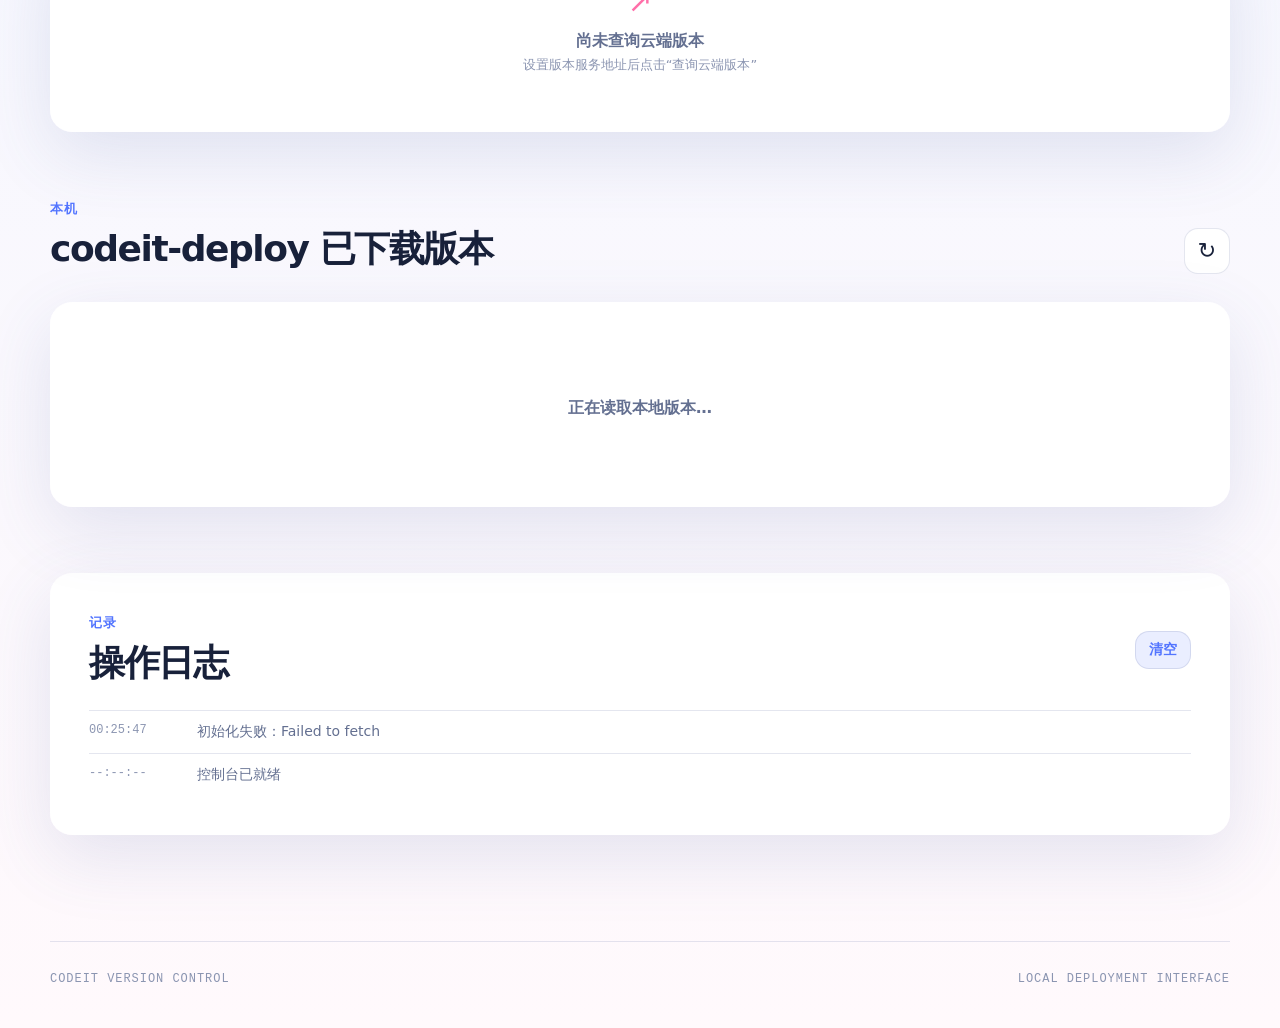
==== commit 4d1019e1: "feat：功能完善" ====
--- a/web/index.html
+++ b/web/index.html
@@ -36,12 +36,7 @@
             <span>当前管理目标</span>
             <input id="packageType" type="hidden" value="codeit-deploy" />
             <div class="package-options" role="group" aria-label="选择软件包类型">
-              <button type="button" data-package-type="codeit-deploy" aria-pressed="true">
-                <strong>CODEIT</strong><small>主程序</small>
-              </button>
-              <button type="button" data-package-type="frontend" aria-pressed="false">
-                <strong>FRONTEND</strong><small>robot-platform</small>
-              </button>
+              <span class="package-loading">正在读取软件包…</span>
             </div>
             <small id="packageHint">管理主程序版本与设备部署目录</small>
           </div>
--- a/web/styles.css
+++ b/web/styles.css
@@ -100,6 +100,7 @@
 }
 .package-switcher > span, .hero-version > span { color: var(--muted); font-size: 14px; font-weight: 650; }
 .package-options { display: grid; grid-template-columns: 1fr 1fr; gap: 10px; margin-top: 15px; }
+.package-loading { grid-column: 1 / -1; padding: 18px; border-radius: 16px; color: var(--muted); background: #f8f9ff; font-size: 14px; }
 .package-options button { padding: 17px; border: 1px solid var(--line); border-radius: 18px; text-align: left; background: #f8f9ff; transition: 160ms ease; }
 .package-options button:hover { transform: translateY(-2px); border-color: rgba(83, 117, 255, 0.4); }
 .package-options button.active { border-color: transparent; color: white; background: linear-gradient(125deg, var(--blue), var(--violet)); box-shadow: 0 12px 25px rgba(83, 117, 255, 0.23); }
